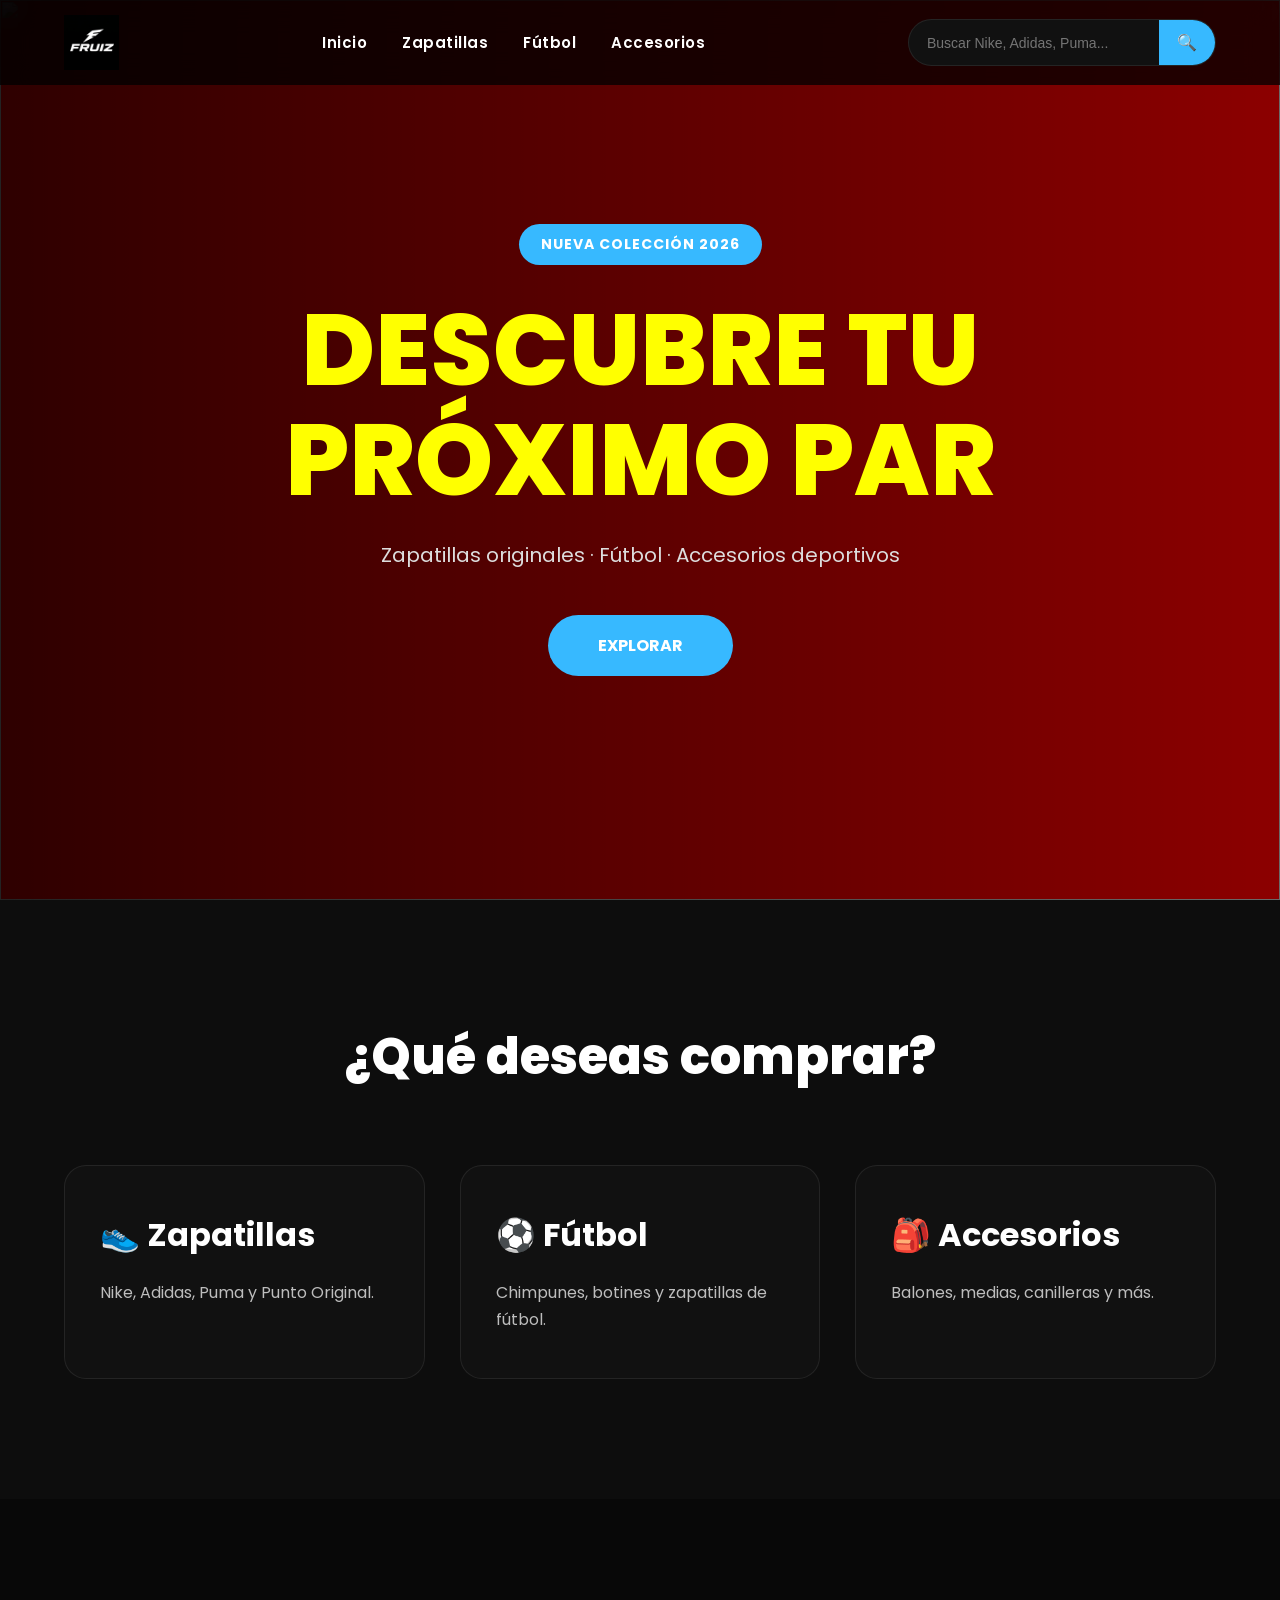
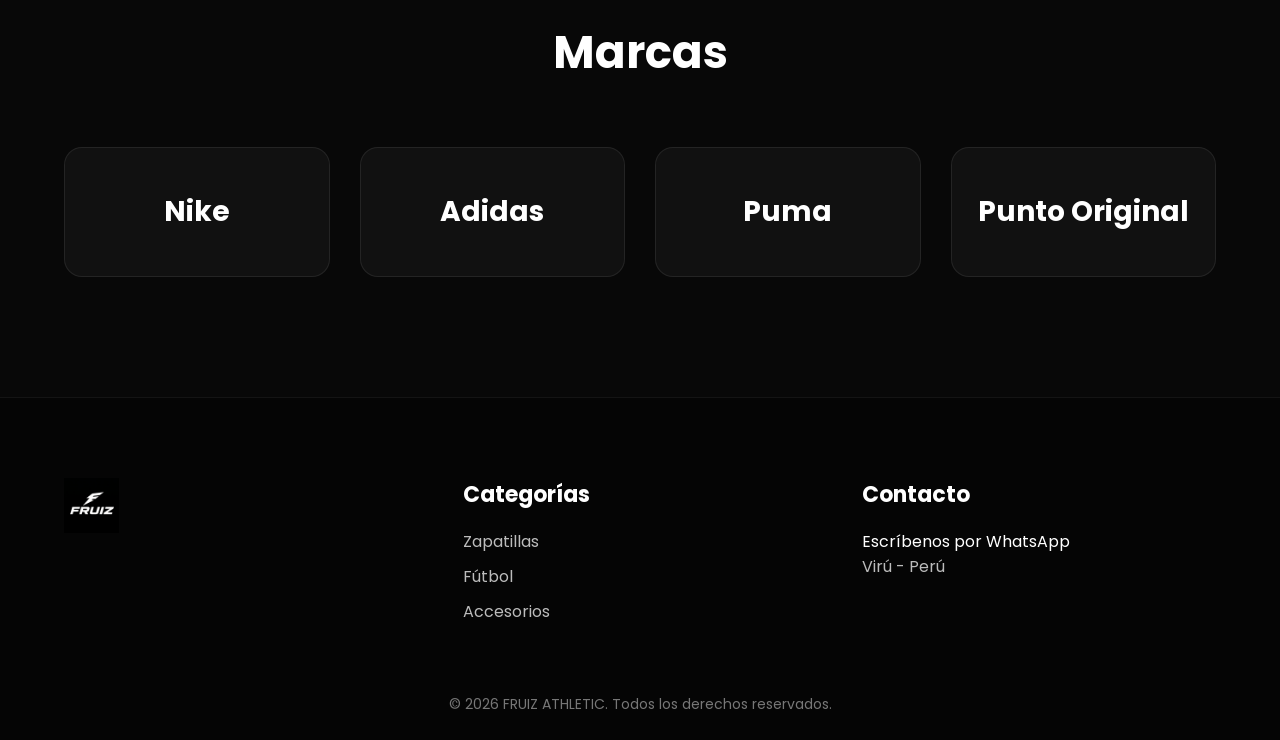
==== index.html @ d3b8b5f7 "Update index.html" ====
<!DOCTYPE html>
<html lang="es">
<head>
<meta charset="UTF-8">
<meta name="viewport" content="width=device-width, initial-scale=1.0">
<title>FRUIZ ATHLETIC</title>
<link rel="preconnect" href="https://fonts.googleapis.com">
<link rel="preconnect" href="https://fonts.gstatic.com" crossorigin>
<link href="https://fonts.googleapis.com/css2?family=Poppins:wght@300;400;600;700;800&display=swap" rel="stylesheet">
<link rel="stylesheet" href="style.css">
</head>
<body>

<header class="header">
  <div class="container">
    <a class="logo" href="#">
      <img src="images/logo.png" alt="FRUIZ ATHLETIC">
    </a>

    <nav class="nav">
      <a href="#">Inicio</a>
      <a href="pages/zapatillas.html">Zapatillas</a>
      <a href="pages/futbol.html">Fútbol</a>
      <a href="pages/accesorios.html">Accesorios</a>
    </nav>

    <div class="search">
      <input type="text" placeholder="Buscar Nike, Adidas, Puma...">
      <button>🔍</button>
    </div>
  </div>
</header>

<section class="hero">
  <div class="overlay"></div>

  <div class="hero-content">
      <span class="tag">NUEVA COLECCIÓN 2026</span>
      <h1>DESCUBRE TU<br>PRÓXIMO PAR</h1>
      <p>Zapatillas originales · Fútbol · Accesorios deportivos</p>

      <a href="#categorias" class="btn">EXPLORAR</a>
  </div>

  <div class="slider">
      <img class="active" src="images/hero1.jpg" alt="">
      <img src="images/hero2.jpg" alt="">
      <img src="images/hero3.jpg" alt="">
  </div>
</section>

<section id="categorias" class="categorias">
<div class="container">

<h2>¿Qué deseas comprar?</h2>

<div class="cards">

<a href="pages/zapatillas.html" class="card">
<h3>👟 Zapatillas</h3>
<p>Nike, Adidas, Puma y Punto Original.</p>
</a>

<a href="pages/futbol.html" class="card">
<h3>⚽ Fútbol</h3>
<p>Chimpunes, botines y zapatillas de fútbol.</p>
</a>

<a href="pages/accesorios.html" class="card">
<h3>🎒 Accesorios</h3>
<p>Balones, medias, canilleras y más.</p>
</a>

</div>

</div>
</section>

<section class="brands">
<div class="container">

<h2>Marcas</h2>

<div class="brand-grid">
<div>Nike</div>
<div>Adidas</div>
<div>Puma</div>
<div>Punto Original</div>
</div>

</div>
</section>

<footer>
<div class="container footer">

<div>
<img src="images/logo.png" alt="FRUIZ ATHLETIC" style="height:55px">
</div>

<div>
<h4>Categorías</h4>
<p>Zapatillas</p>
<p>Fútbol</p>
<p>Accesorios</p>
</div>

<div>
<h4>Contacto</h4>
<a href="https://wa.me/51987654321" target="_blank">

Escríbenos por WhatsApp

</a>
<p>Virú - Perú</p>
</div>

</div>

<p class="copy">© 2026 FRUIZ ATHLETIC. Todos los derechos reservados.</p>

</footer>

<script src="script.js"></script>

</body>
</html>
---- style.css ----
/*======================================
FRUIZ ATHLETIC
STYLE.CSS
PARTE 1
======================================*/

@import url('https://fonts.googleapis.com/css2?family=Poppins:wght@300;400;500;600;700;800&display=swap');

*{
margin:0;
padding:0;
box-sizing:border-box;
}

html{
scroll-behavior:smooth;
}

body{

font-family:'Poppins',sans-serif;

background:#080808;

color:white;

overflow-x:hidden;

}

img{

max-width:100%;

display:block;

}

a{

text-decoration:none;

color:white;

}

.container{

width:90%;

max-width:1400px;

margin:auto;

}

/*=========================
HEADER
=========================*/

.header{

position:fixed;

top:0;

left:0;

width:100%;

height:85px;

background:rgba(0,0,0,.75);

backdrop-filter:blur(15px);

z-index:999;

transition:.4s;

}

.header .container{

height:100%;

display:flex;

align-items:center;

justify-content:space-between;

}

.logo img{

height:55px;

transition:.3s;

}

.logo img:hover{

transform:scale(1.05);

}

/*=========================
MENU
=========================*/

.nav{

display:flex;

gap:35px;

}

.nav a{

font-size:15px;

font-weight:600;

letter-spacing:.5px;

position:relative;

transition:.3s;

}

.nav a::after{

content:"";

position:absolute;

left:0;

bottom:-8px;

width:0;

height:2px;

background:#37b9ff;

transition:.3s;

}

.nav a:hover{

color:#37b9ff;

}

.nav a:hover::after{

width:100%;

}

/*=========================
BUSCADOR
=========================*/

.search{

display:flex;

align-items:center;

background:#111;

border-radius:50px;

overflow:hidden;

border:1px solid rgba(255,255,255,.08);

}

.search input{

background:transparent;

border:none;

outline:none;

color:white;

padding:13px 18px;

width:250px;

font-size:14px;

}

.search button{

background:#37b9ff;

border:none;

padding:13px 18px;

cursor:pointer;

font-size:16px;

transition:.3s;

}

.search button:hover{

background:#1698df;

}

/*=========================
HERO
=========================*/

.hero{

position:relative;

height:100vh;

display:flex;

justify-content:center;

align-items:center;

overflow:hidden;

}

.slider{

position:absolute;

width:100%;

height:100%;

top:0;

left:0;

}

.slider img{

position:absolute;

width:100%;

height:100%;

object-fit:cover;

opacity:0;

transition:1s;

}

.slider img.active{

opacity:1;

}

.overlay{

position:absolute;

width:100%;

height:100%;

background:linear-gradient(to right,rgba(0,0,0,.82),rgba(0,0,0,.45));

z-index:2;

}

.hero-content{

position:relative;

z-index:3;

text-align:center;

max-width:900px;

}

.tag{

display:inline-block;

background:#37b9ff;

padding:10px 22px;

border-radius:30px;

font-size:14px;

font-weight:700;

letter-spacing:1px;

margin-bottom:30px;

}

.hero-content h1{

font-size:74px;

font-weight:800;

line-height:1.1;

margin-bottom:25px;

text-transform:uppercase;

}

.hero-content p{

font-size:20px;

color:#ddd;

margin-bottom:45px;

}

.btn{

display:inline-block;

padding:18px 50px;

background:#37b9ff;

border-radius:50px;

font-weight:700;

transition:.35s;

}

.btn:hover{

transform:translateY(-6px);

background:#1498e6;

box-shadow:0 15px 35px rgba(55,185,255,.35);

}

/*======================================
CATEGORÍAS
======================================*/

.categorias{

padding:120px 0;

background:#0d0d0d;

}

.categorias h2{

text-align:center;

font-size:50px;

margin-bottom:70px;

font-weight:800;

}

.cards{

display:grid;

grid-template-columns:repeat(auto-fit,minmax(320px,1fr));

gap:35px;

}

.card{

background:#111;

border:1px solid rgba(255,255,255,.08);

padding:45px 35px;

border-radius:22px;

transition:.4s;

position:relative;

overflow:hidden;

}

.card::before{

content:"";

position:absolute;

top:0;

left:0;

width:100%;

height:4px;

background:#37b9ff;

transform:scaleX(0);

transition:.4s;

}

.card:hover::before{

transform:scaleX(1);

}

.card:hover{

transform:translateY(-15px);

background:#171717;

box-shadow:0 25px 45px rgba(0,0,0,.35);

}

.card h3{

font-size:32px;

margin-bottom:20px;

}

.card p{

color:#bdbdbd;

font-size:16px;

line-height:1.7;

}

/*======================================
MARCAS
======================================*/

.brands{

padding:120px 0;

background:#080808;

}

.brands h2{

text-align:center;

font-size:45px;

margin-bottom:60px;

}

.brand-grid{

display:grid;

grid-template-columns:repeat(auto-fit,minmax(220px,1fr));

gap:30px;

}

.brand-grid div{

background:#111;

height:130px;

display:flex;

justify-content:center;

align-items:center;

border-radius:18px;

font-size:28px;

font-weight:700;

transition:.35s;

border:1px solid rgba(255,255,255,.08);

}

.brand-grid div:hover{

background:#37b9ff;

transform:translateY(-10px);

}

/*======================================
FOOTER
======================================*/

footer{

background:#050505;

padding:80px 0 25px;

border-top:1px solid rgba(255,255,255,.06);

}

.footer{

display:grid;

grid-template-columns:repeat(auto-fit,minmax(250px,1fr));

gap:45px;

}

.footer h4{

margin-bottom:18px;

font-size:22px;

}

.footer p{

margin-bottom:10px;

color:#bcbcbc;

}

.copy{

text-align:center;

margin-top:60px;

font-size:14px;

color:#777;

}

/*======================================
SCROLLBAR
======================================*/

::-webkit-scrollbar{

width:10px;

}

::-webkit-scrollbar-track{

background:#080808;

}

::-webkit-scrollbar-thumb{

background:#37b9ff;

border-radius:20px;

}

/*======================================
RESPONSIVE
======================================*/

@media(max-width:1100px){

.search{

display:none;

}

.hero-content h1{

font-size:58px;

}

}

@media(max-width:768px){

.header{

height:75px;

}

.logo img{

height:45px;

}

.nav{

display:none;

}

.hero-content{

padding:0 20px;

}

.hero-content h1{

font-size:42px;

}

.hero-content p{

font-size:17px;

}

.tag{

font-size:12px;

}

.btn{

padding:16px 35px;

}

.categorias h2{

font-size:36px;

}

.brands h2{

font-size:34px;

}

}

@media(max-width:500px){

.hero-content h1{

font-size:34px;

}

.cards{

grid-template-columns:1fr;

}

.brand-grid{

grid-template-columns:1fr;

}

}
body{
    background:red !important;
}

h1{
    color:yellow !important;
    font-size:100px !important;
}
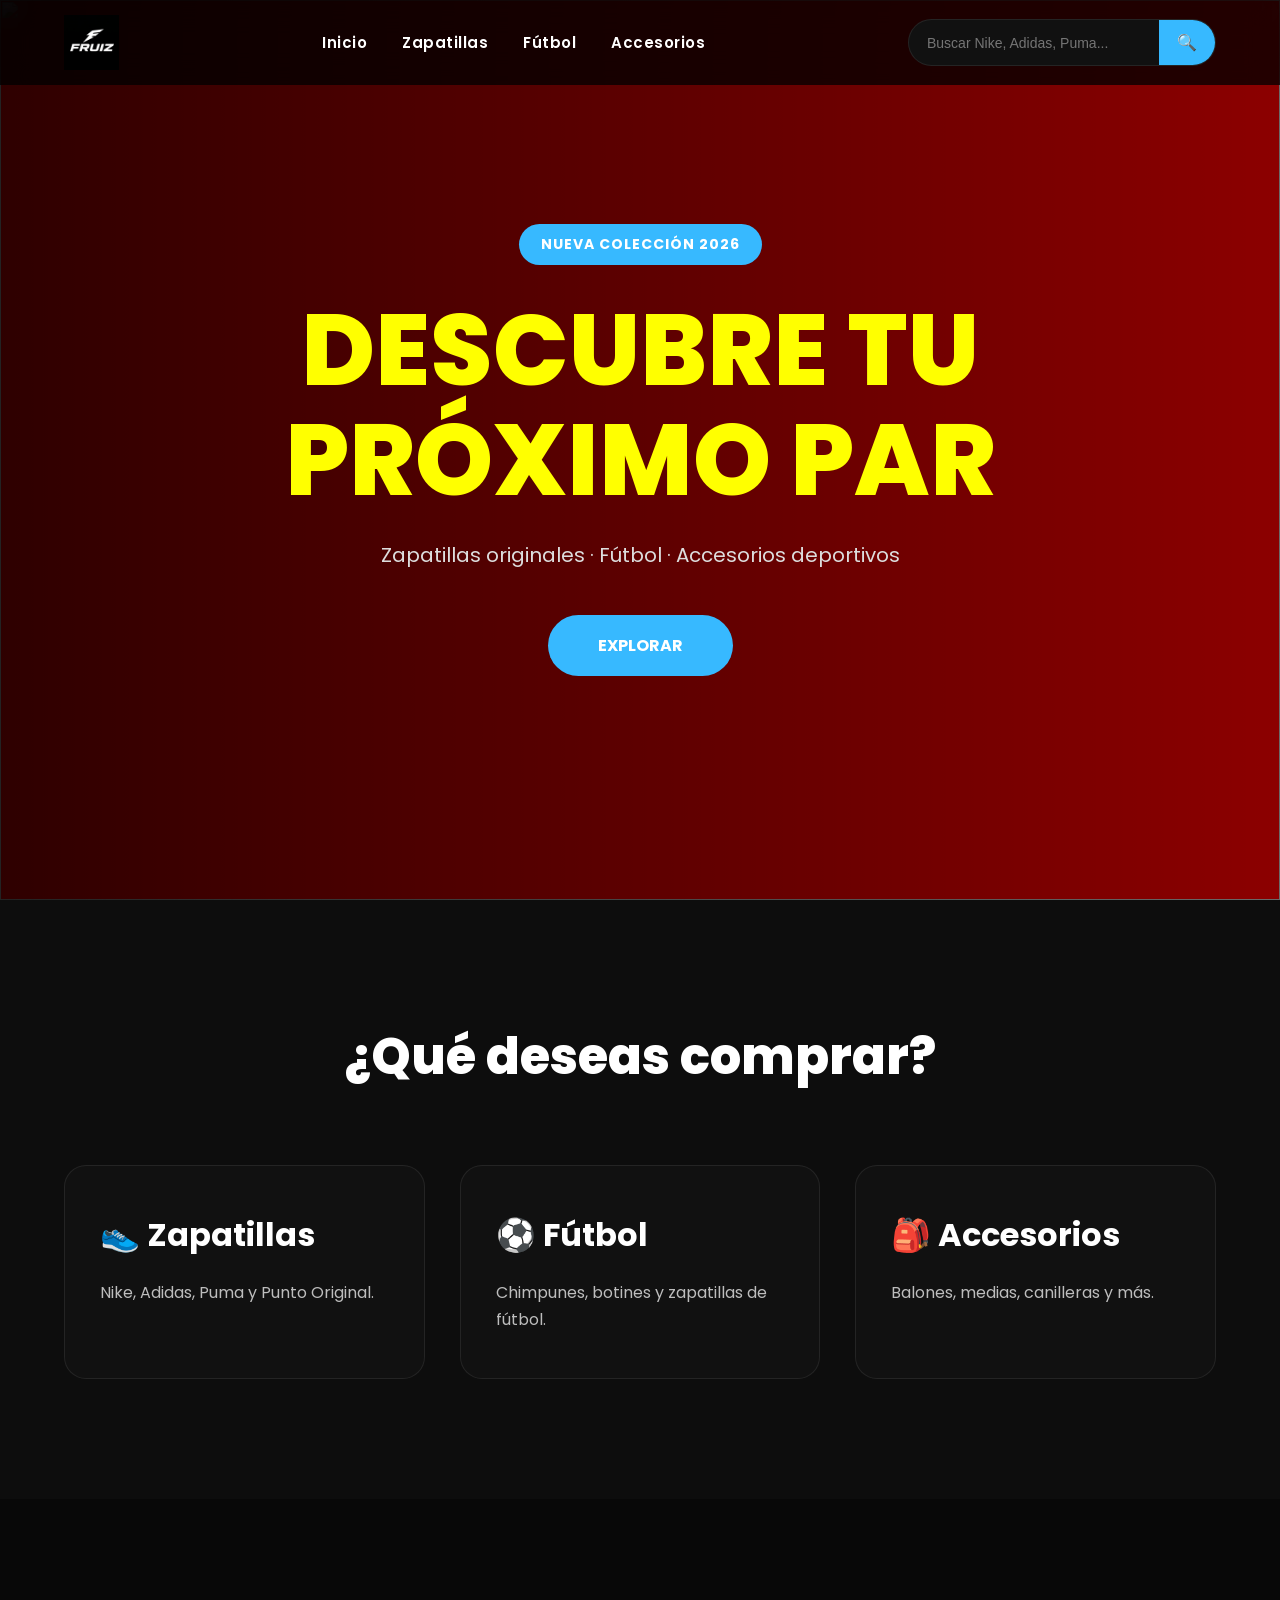
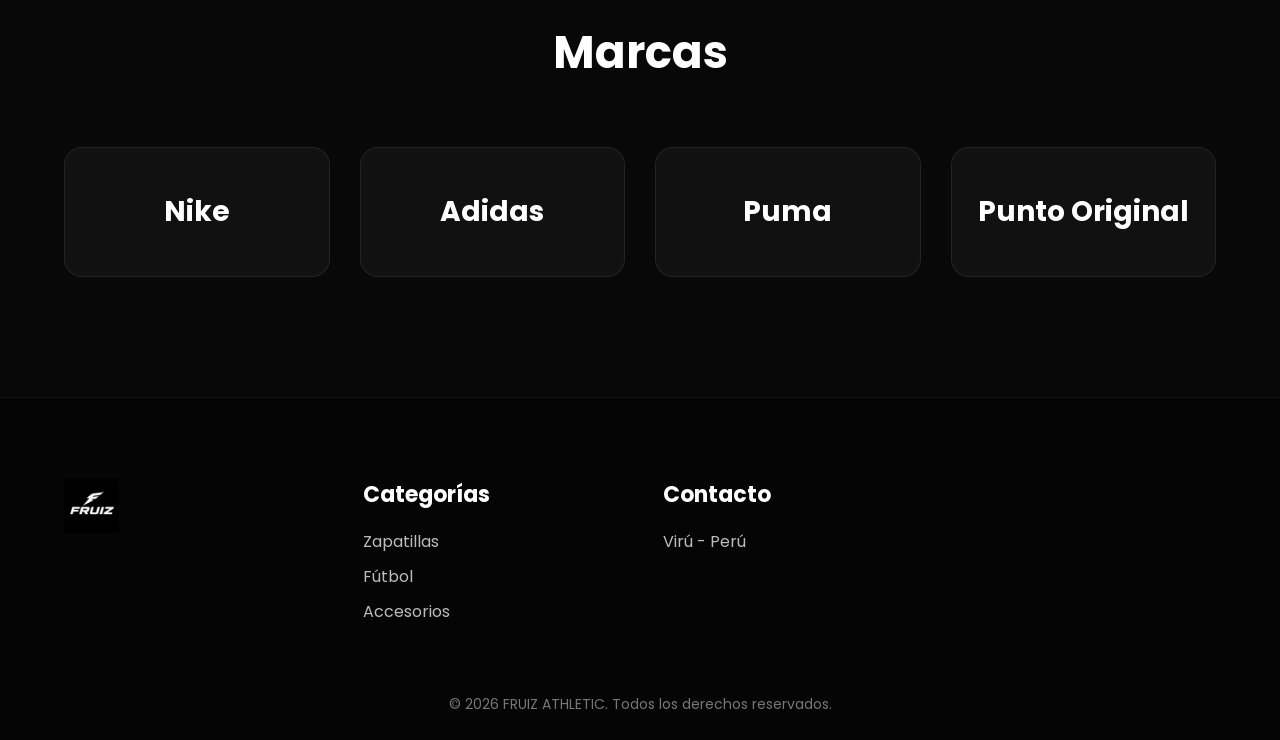
==== commit c7c36b10: "Update index.html" ====
--- a/index.html
+++ b/index.html
@@ -107,11 +107,10 @@
 
 <div>
 <h4>Contacto</h4>
-<a href="https://wa.me/51987654321" target="_blank">
+<a href="https://wa.me/51934105748" target="_blank">
 
-Escríbenos por WhatsApp
+</Escríbenos por WhatsApp >
 
-</a>
 <p>Virú - Perú</p>
 </div>
 
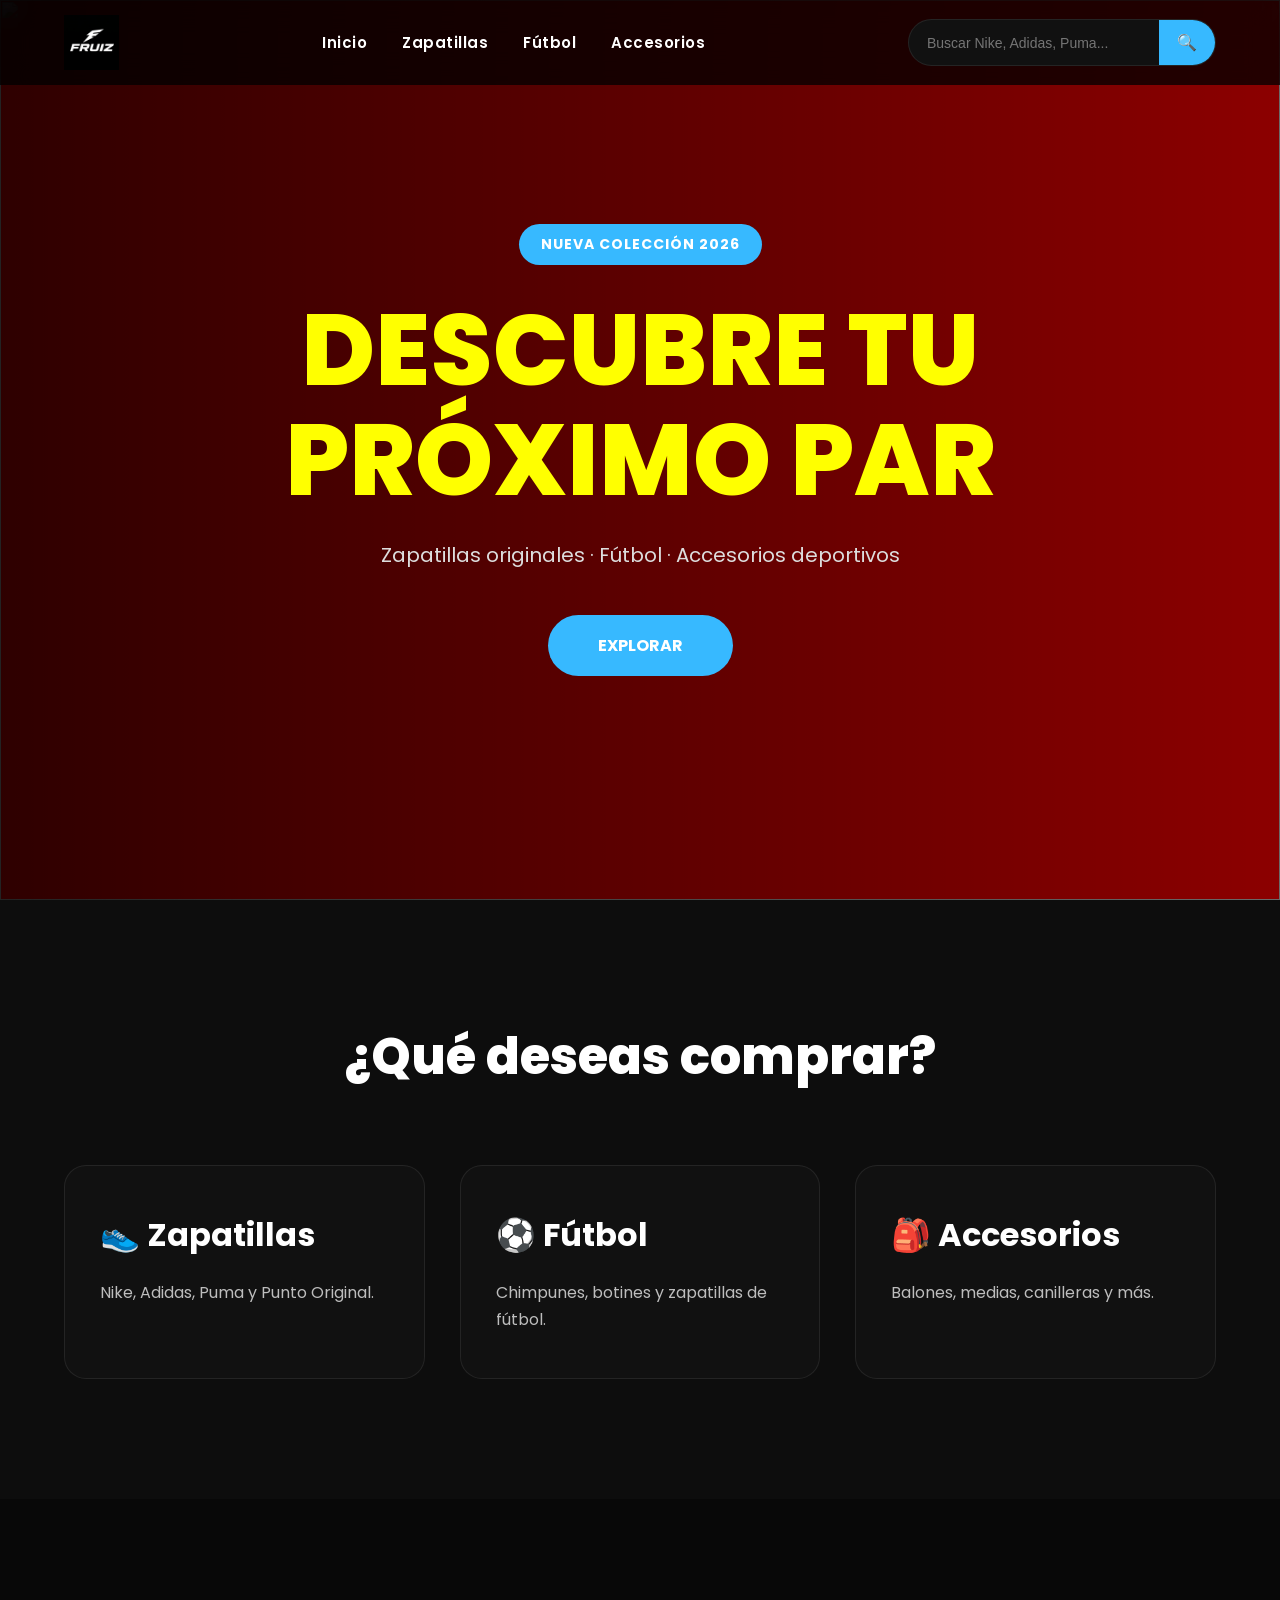
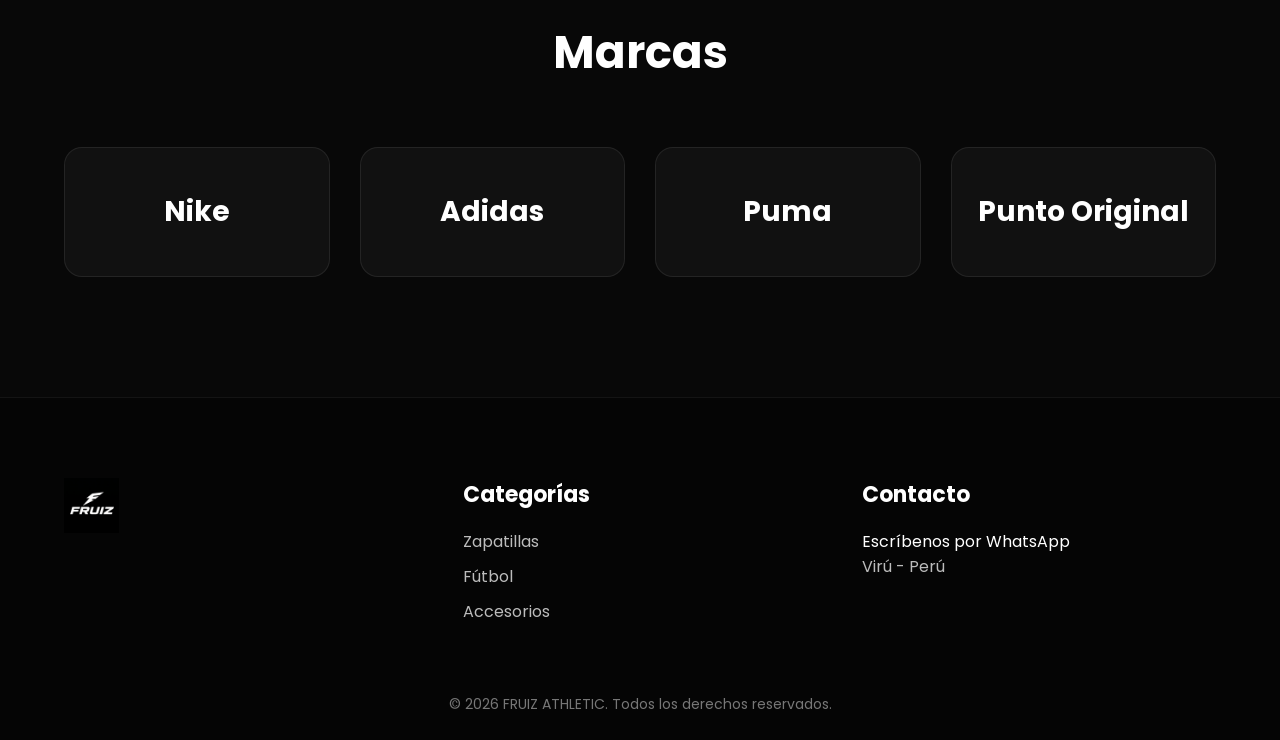
==== commit 8ea074ed: "Update index.html" ====
--- a/index.html
+++ b/index.html
@@ -109,7 +109,8 @@
 <h4>Contacto</h4>
 <a href="https://wa.me/51934105748" target="_blank">
 
-</Escríbenos por WhatsApp >
+Escríbenos por WhatsApp 
+</a >
 
 <p>Virú - Perú</p>
 </div>
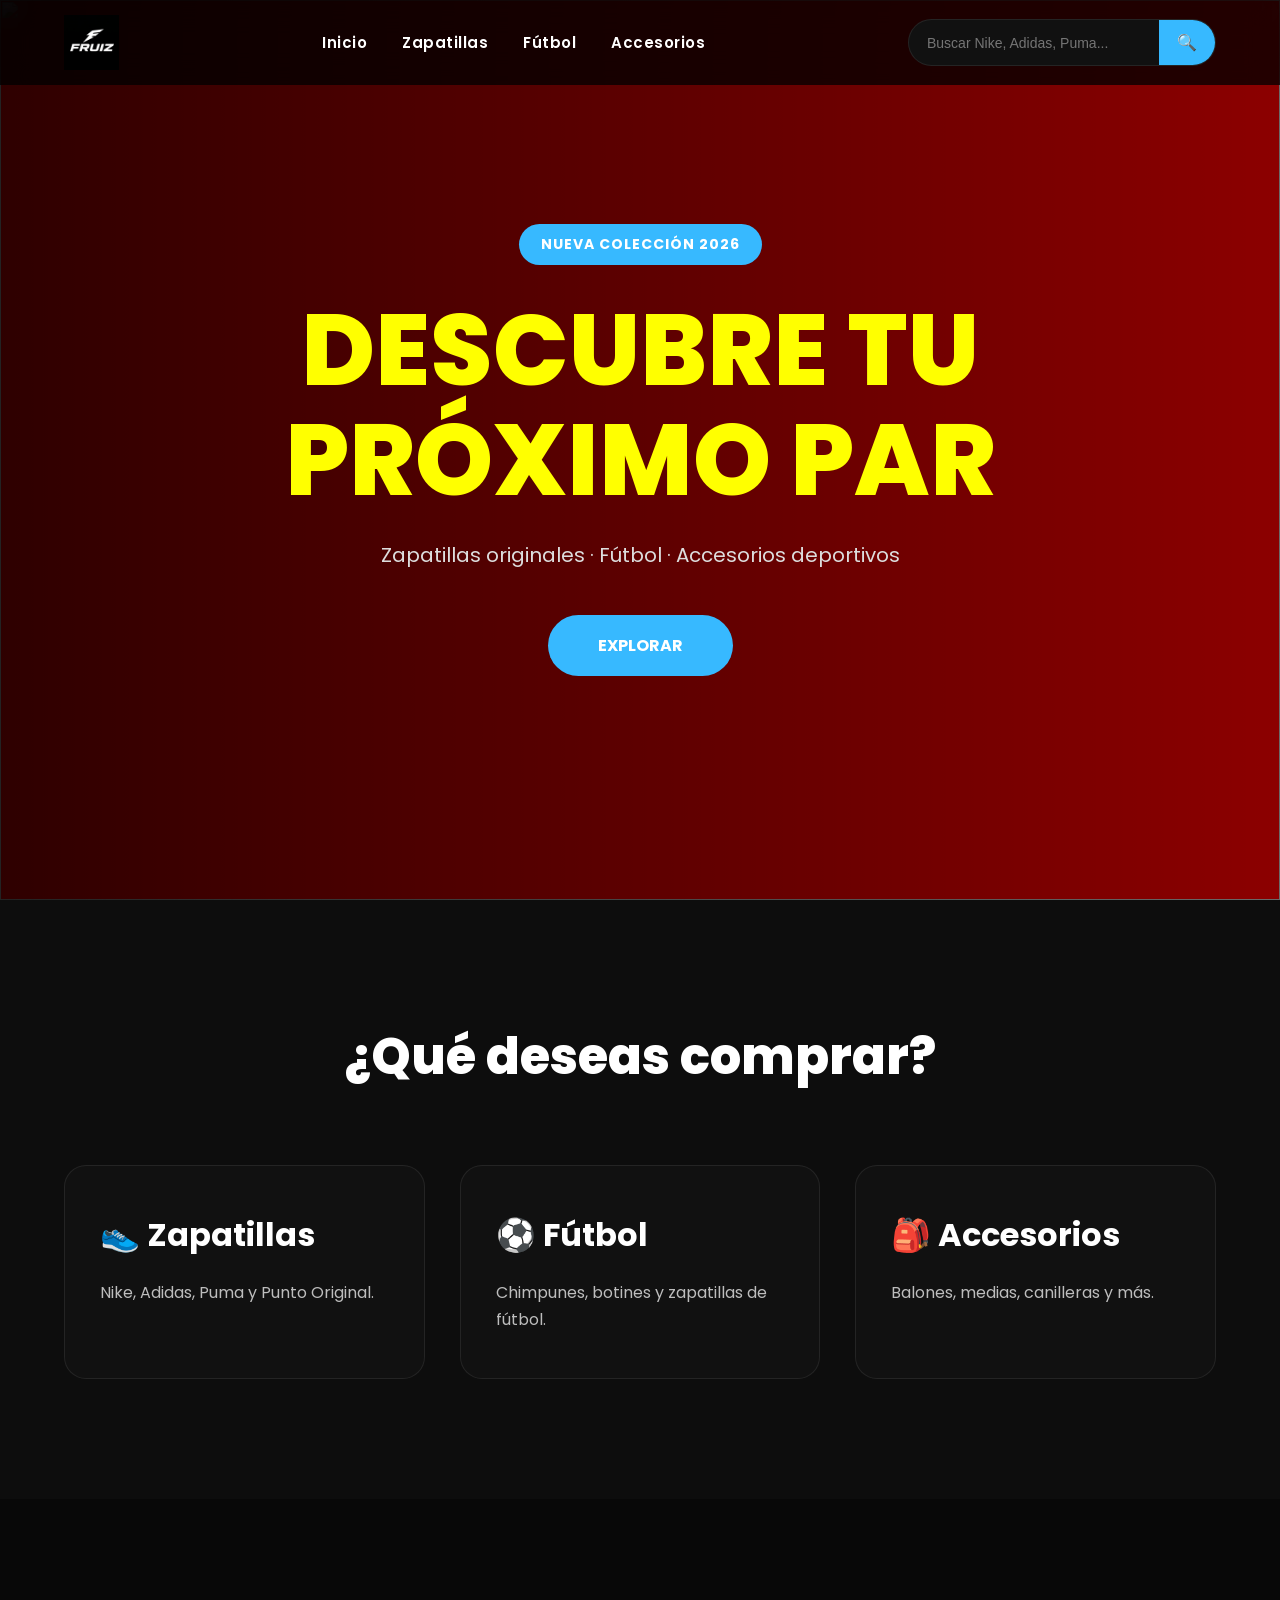
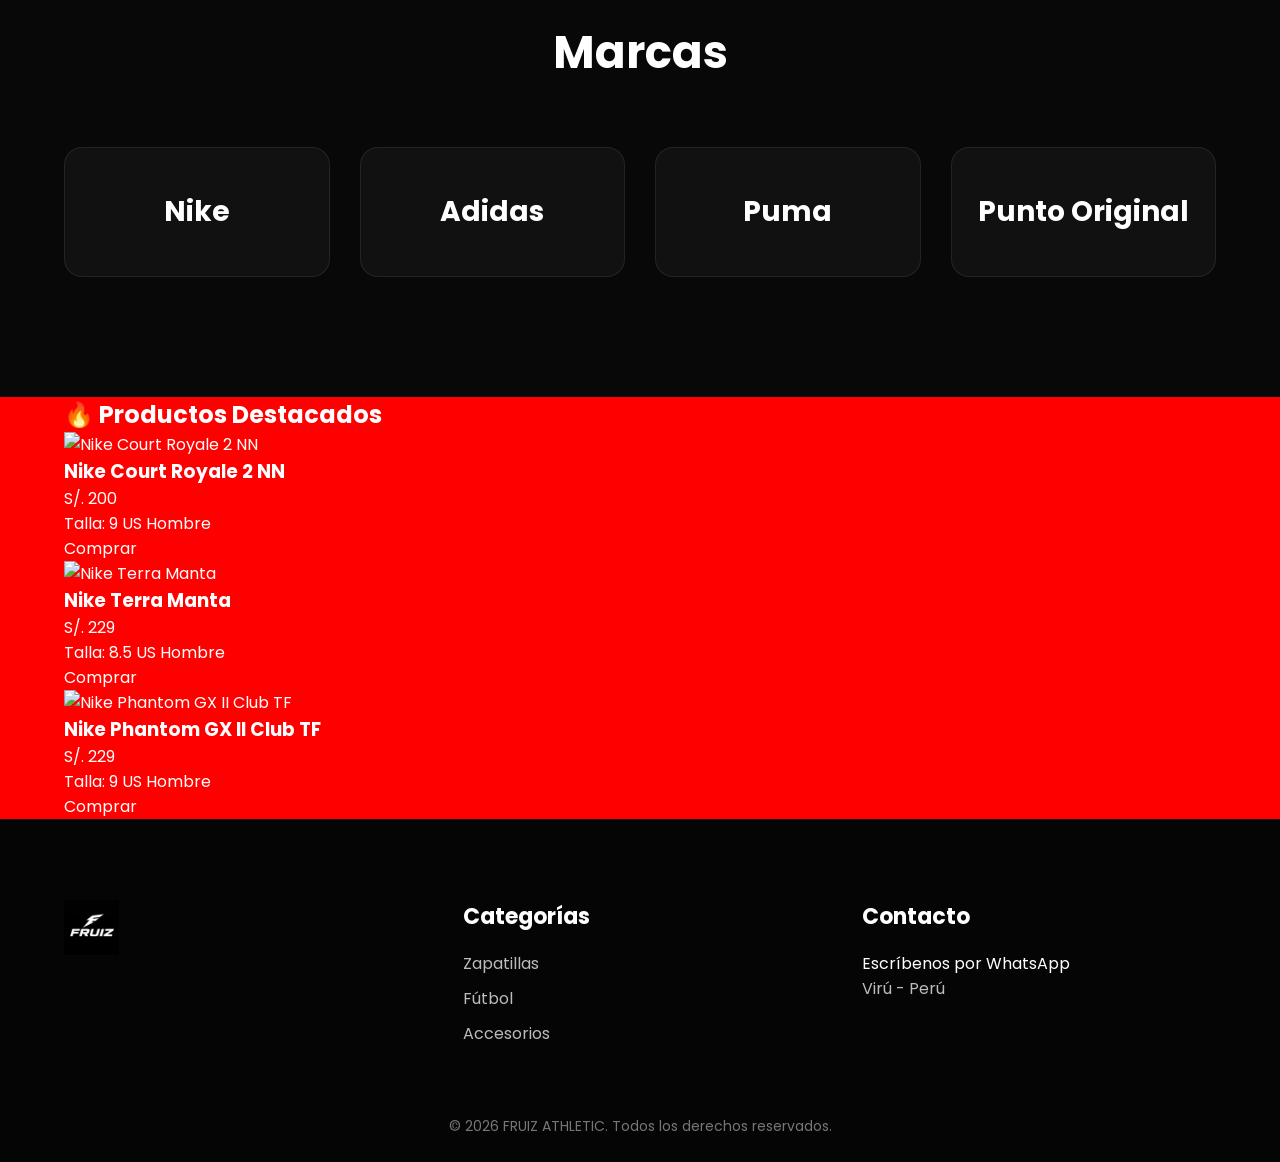
==== commit 3e08bbac: "Update index.html" ====
--- a/index.html
+++ b/index.html
@@ -90,7 +90,71 @@
 
 </div>
 </section>
+<section class="featured">
+    <div class="container">
 
+        <h2>🔥 Productos Destacados</h2>
+
+        <div class="products">
+
+            <div class="product-card">
+
+                <img src="images/court-royale.jpg" alt="Nike Court Royale 2 NN">
+
+                <h3>Nike Court Royale 2 NN</h3>
+
+                <p class="price">S/. 200</p>
+
+                <p>Talla: 9 US Hombre</p>
+
+                <a class="buy-btn"
+                target="_blank"
+                href="https://wa.me/934105748?text=Hola,%20quiero%20información%20sobre%20las%20Nike%20Court%20Royale%202%20NN">
+                Comprar
+                </a>
+
+            </div>
+
+            <div class="product-card">
+
+                <img src="images/terra-manta.jpg" alt="Nike Terra Manta">
+
+                <h3>Nike Terra Manta</h3>
+
+                <p class="price">S/. 229</p>
+
+                <p>Talla: 8.5 US Hombre</p>
+
+                <a class="buy-btn"
+                target="_blank"
+                href="https://wa.me/934105748?text=Hola,%20quiero%20información%20sobre%20las%20Nike%20Terra%20Manta">
+                Comprar
+                </a>
+
+            </div>
+
+            <div class="product-card">
+
+                <img src="images/phantom-gx2.jpg" alt="Nike Phantom GX II Club TF">
+
+                <h3>Nike Phantom GX II Club TF</h3>
+
+                <p class="price">S/. 229</p>
+
+                <p>Talla: 9 US Hombre</p>
+
+                <a class="buy-btn"
+                target="_blank"
+                href="https://wa.me/934105748?text=Hola,%20quiero%20información%20sobre%20las%20Nike%20Phantom%20GX%20II">
+                Comprar
+                </a>
+
+            </div>
+
+        </div>
+
+    </div>
+</section>
 <footer>
 <div class="container footer">
 
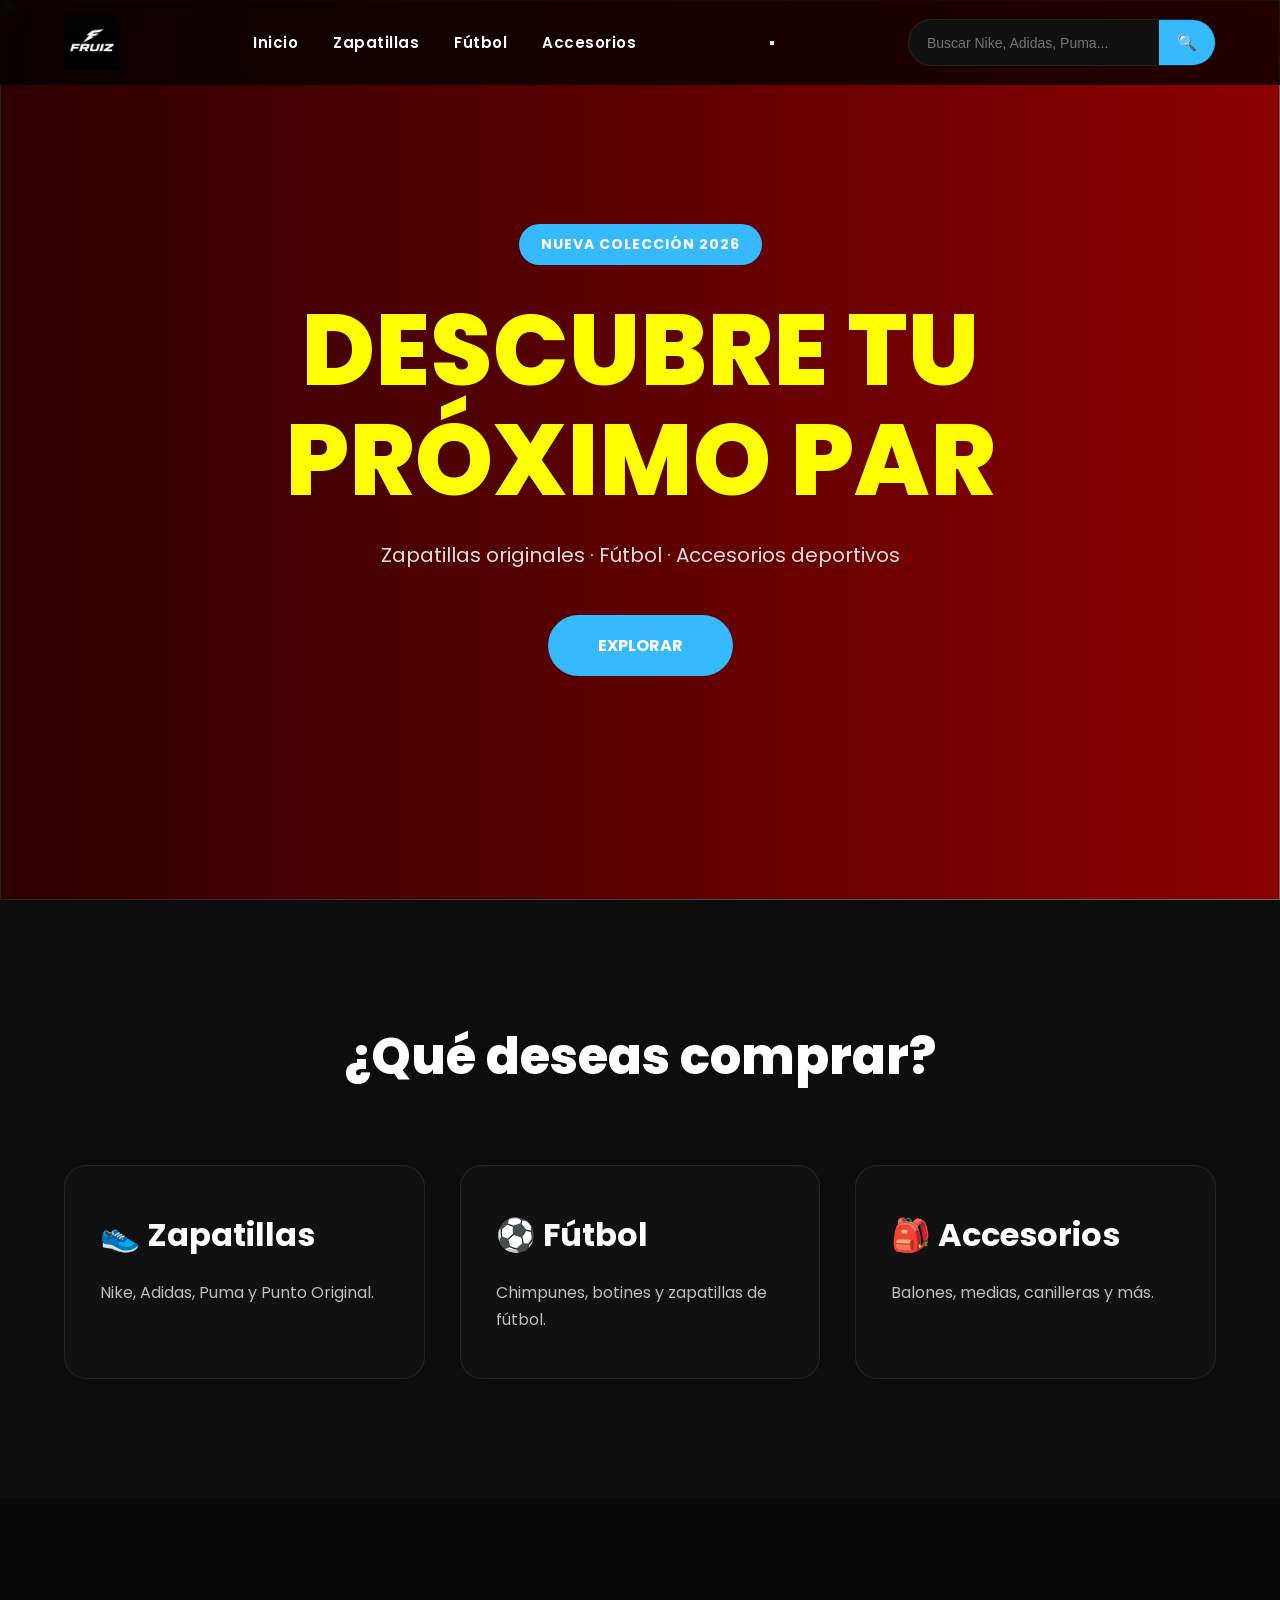
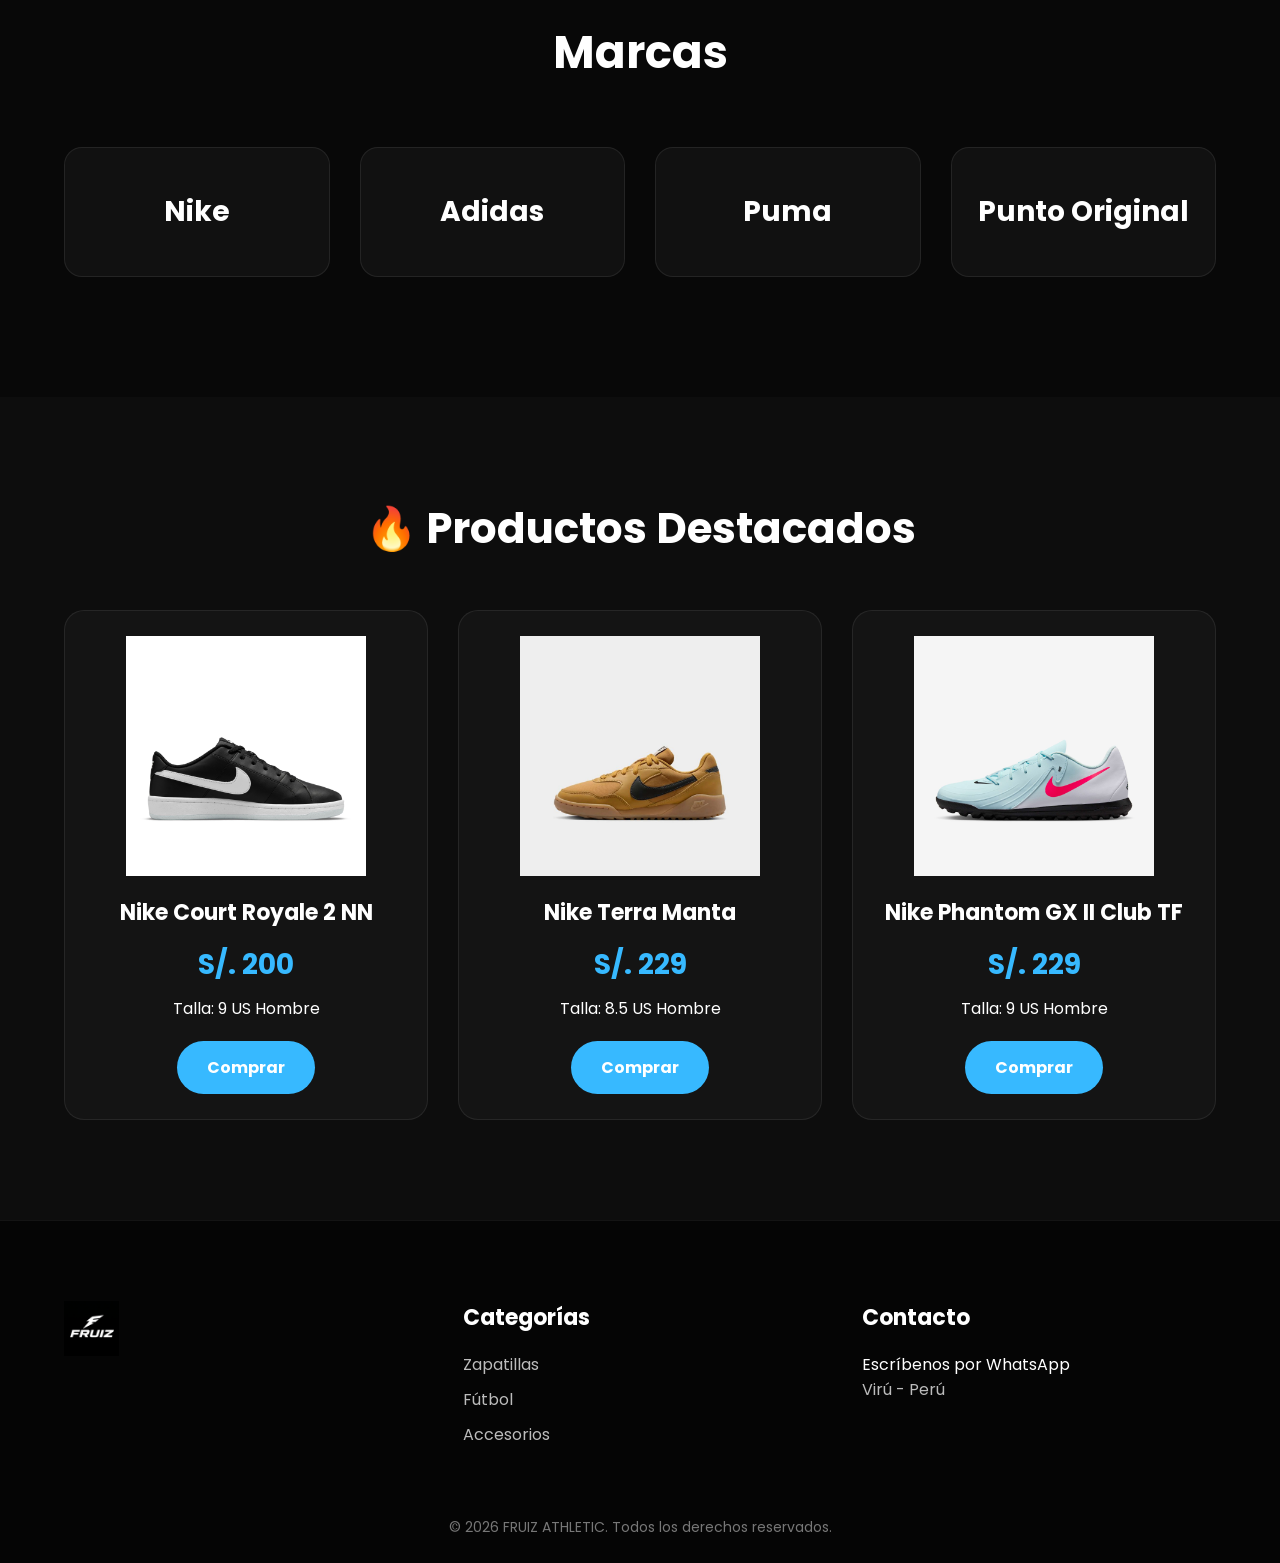
==== commit 8c13a376: "Update index.html" ====
--- a/index.html
+++ b/index.html
@@ -17,13 +17,22 @@
       <img src="images/logo.png" alt="FRUIZ ATHLETIC">
     </a>
 
-    <nav class="nav">
+<nav class="nav" id="menuPrincipal">
       <a href="#">Inicio</a>
       <a href="pages/zapatillas.html">Zapatillas</a>
       <a href="pages/futbol.html">Fútbol</a>
       <a href="pages/accesorios.html">Accesorios</a>
     </nav>
-
+<button
+    class="menu-toggle"
+    type="button"
+    aria-label="Abrir menú"
+    aria-expanded="false"
+>
+    <span></span>
+    <span></span>
+    <span></span>
+</button>
     <div class="search">
       <input type="text" placeholder="Buscar Nike, Adidas, Puma...">
       <button>🔍</button>
--- a/style.css
+++ b/style.css
@@ -737,3 +737,379 @@
     color:yellow !important;
     font-size:100px !important;
 }
+/*=============================
+PRODUCTOS DESTACADOS
+==============================*/
+.featured{
+
+padding:100px 0;
+
+background:#0d0d0d;
+
+}
+
+.featured h2{
+
+text-align:center;
+
+font-size:42px;
+
+margin-bottom:50px;
+
+}
+
+.products{
+
+display:grid;
+
+grid-template-columns:repeat(auto-fit,minmax(300px,1fr));
+
+gap:30px;
+
+}
+
+.product-card{
+
+background:#141414;
+
+border-radius:20px;
+
+padding:25px;
+
+text-align:center;
+
+transition:.35s;
+
+border:1px solid rgba(255,255,255,.08);
+
+}
+
+.product-card:hover{
+
+transform:translateY(-10px);
+
+box-shadow:0 20px 40px rgba(0,0,0,.4);
+
+}
+
+.product-card img{
+
+width:100%;
+
+height:240px;
+
+object-fit:contain;
+
+margin-bottom:20px;
+
+}
+
+.product-card h3{
+
+font-size:22px;
+
+margin-bottom:15px;
+
+}
+
+.price{
+
+font-size:28px;
+
+font-weight:700;
+
+color:#37b9ff;
+
+margin-bottom:10px;
+
+}
+
+.buy-btn{
+
+display:inline-block;
+
+margin-top:20px;
+
+padding:14px 30px;
+
+background:#37b9ff;
+
+border-radius:40px;
+
+font-weight:700;
+
+transition:.3s;
+
+}
+
+.buy-btn:hover{
+
+background:#1b9de7;
+
+transform:scale(1.05);
+
+}
+
+/* ======================================
+   PÁGINAS DE CATÁLOGO
+====================================== */
+
+.catalogo-hero {
+    min-height: 430px;
+    padding: 155px 0 80px;
+    display: flex;
+    align-items: center;
+    background:
+        radial-gradient(
+            circle at 80% 25%,
+            rgba(55, 185, 255, 0.25),
+            transparent 35%
+        ),
+        linear-gradient(135deg, #050505, #111827);
+}
+
+.catalogo-hero-contenido {
+    text-align: center;
+}
+
+.catalogo-etiqueta,
+.catalogo-subtitulo {
+    color: #37b9ff;
+    font-size: 13px;
+    font-weight: 700;
+    letter-spacing: 2px;
+}
+
+.catalogo-hero h1 {
+    margin: 10px 0 15px;
+    font-size: clamp(48px, 8vw, 84px);
+    line-height: 1;
+}
+
+.catalogo-hero p:last-child {
+    max-width: 700px;
+    margin: auto;
+    color: #c7c7c7;
+    font-size: 18px;
+}
+
+.catalogo {
+    padding: 90px 0 120px;
+    background: #0d0d0d;
+}
+
+.catalogo-encabezado {
+    margin-bottom: 32px;
+    display: flex;
+    align-items: end;
+    justify-content: space-between;
+    gap: 25px;
+}
+
+.catalogo-encabezado h2 {
+    margin-top: 5px;
+    font-size: 38px;
+}
+
+.contador-productos {
+    color: #aaa;
+}
+
+.filtros-marcas {
+    margin-bottom: 42px;
+    display: flex;
+    gap: 12px;
+    flex-wrap: wrap;
+}
+
+.filtro {
+    padding: 11px 20px;
+    border: 1px solid rgba(255, 255, 255, 0.12);
+    border-radius: 999px;
+    background: #161616;
+    color: #fff;
+    font: inherit;
+    cursor: pointer;
+    transition: 0.25s;
+}
+
+.filtro:hover,
+.filtro.activo {
+    border-color: #37b9ff;
+    background: #37b9ff;
+    color: #04131c;
+}
+
+.catalogo-productos {
+    grid-template-columns:
+        repeat(auto-fit, minmax(280px, 340px));
+    justify-content: start;
+}
+
+.producto-catalogo {
+    padding: 0;
+    overflow: hidden;
+    text-align: left;
+}
+
+.producto-imagen-contenedor {
+    position: relative;
+    min-height: 310px;
+    padding: 22px;
+    display: flex;
+    align-items: center;
+    justify-content: center;
+    background: #f2f2f2;
+}
+
+.producto-imagen-contenedor img {
+    width: 100%;
+    height: 265px;
+    margin: 0;
+    object-fit: contain;
+}
+
+.producto-distintivo {
+    position: absolute;
+    top: 18px;
+    left: 18px;
+    padding: 7px 11px;
+    border-radius: 999px;
+    background: #071f2c;
+    color: #6ed0ff;
+    font-size: 11px;
+    font-weight: 800;
+    letter-spacing: 1px;
+}
+
+.producto-contenido {
+    padding: 25px;
+}
+
+.producto-marca {
+    margin-bottom: 7px;
+    color: #37b9ff !important;
+    font-size: 12px;
+    font-weight: 800;
+    letter-spacing: 1.5px;
+}
+
+.producto-tipo,
+.producto-talla {
+    color: #aaa !important;
+}
+
+.producto-contenido .price {
+    margin: 17px 0 8px;
+}
+
+.producto-contenido .buy-btn {
+    width: 100%;
+    text-align: center;
+}
+
+.sin-resultados {
+    display: none;
+    padding: 60px 20px;
+    text-align: center;
+}
+
+.sin-resultados h3 {
+    margin-bottom: 8px;
+    font-size: 27px;
+}
+
+.sin-resultados p {
+    color: #aaa;
+}
+
+.whatsapp-flotante {
+    position: fixed;
+    right: 24px;
+    bottom: 24px;
+    z-index: 1000;
+    width: 58px;
+    height: 58px;
+    display: grid;
+    place-items: center;
+    border-radius: 50%;
+    background: #25d366;
+    font-size: 27px;
+    box-shadow: 0 12px 30px rgba(0, 0, 0, 0.35);
+    transition: 0.25s;
+}
+
+.whatsapp-flotante:hover {
+    transform: translateY(-5px) scale(1.05);
+}
+
+.footer-logo {
+    height: 55px;
+    margin-bottom: 16px;
+}
+
+.footer a:hover {
+    color: #37b9ff;
+}
+
+.producto-catalogo[hidden] {
+    display: none;
+}
+
+@media (max-width: 700px) {
+    .catalogo-hero {
+        min-height: 360px;
+        padding-top: 125px;
+    }
+
+    .catalogo-encabezado {
+        align-items: flex-start;
+        flex-direction: column;
+    }
+
+    .catalogo-encabezado h2 {
+        font-size: 31px;
+    }
+
+    .catalogo-productos {
+        grid-template-columns: 1fr;
+    }
+
+    .producto-imagen-contenedor {
+        min-height: 270px;
+    }
+}
+/*======================================
+ETIQUETA DISPONIBLE SOBRE LA FOTO
+======================================*/
+
+.producto-imagen-contenedor{
+    position:relative;
+    overflow:hidden;
+}
+
+.producto-imagen-contenedor img{
+    position:relative;
+    z-index:1;
+}
+
+.producto-distintivo{
+    position:absolute;
+    top:18px;
+    left:18px;
+    z-index:10;
+
+    display:block;
+    padding:8px 14px;
+
+    background:#071f2c;
+    color:#37b9ff;
+
+    border:1px solid rgba(55,185,255,.25);
+    border-radius:30px;
+
+    font-size:11px;
+    font-weight:800;
+    letter-spacing:1px;
+    white-space:nowrap;
+}
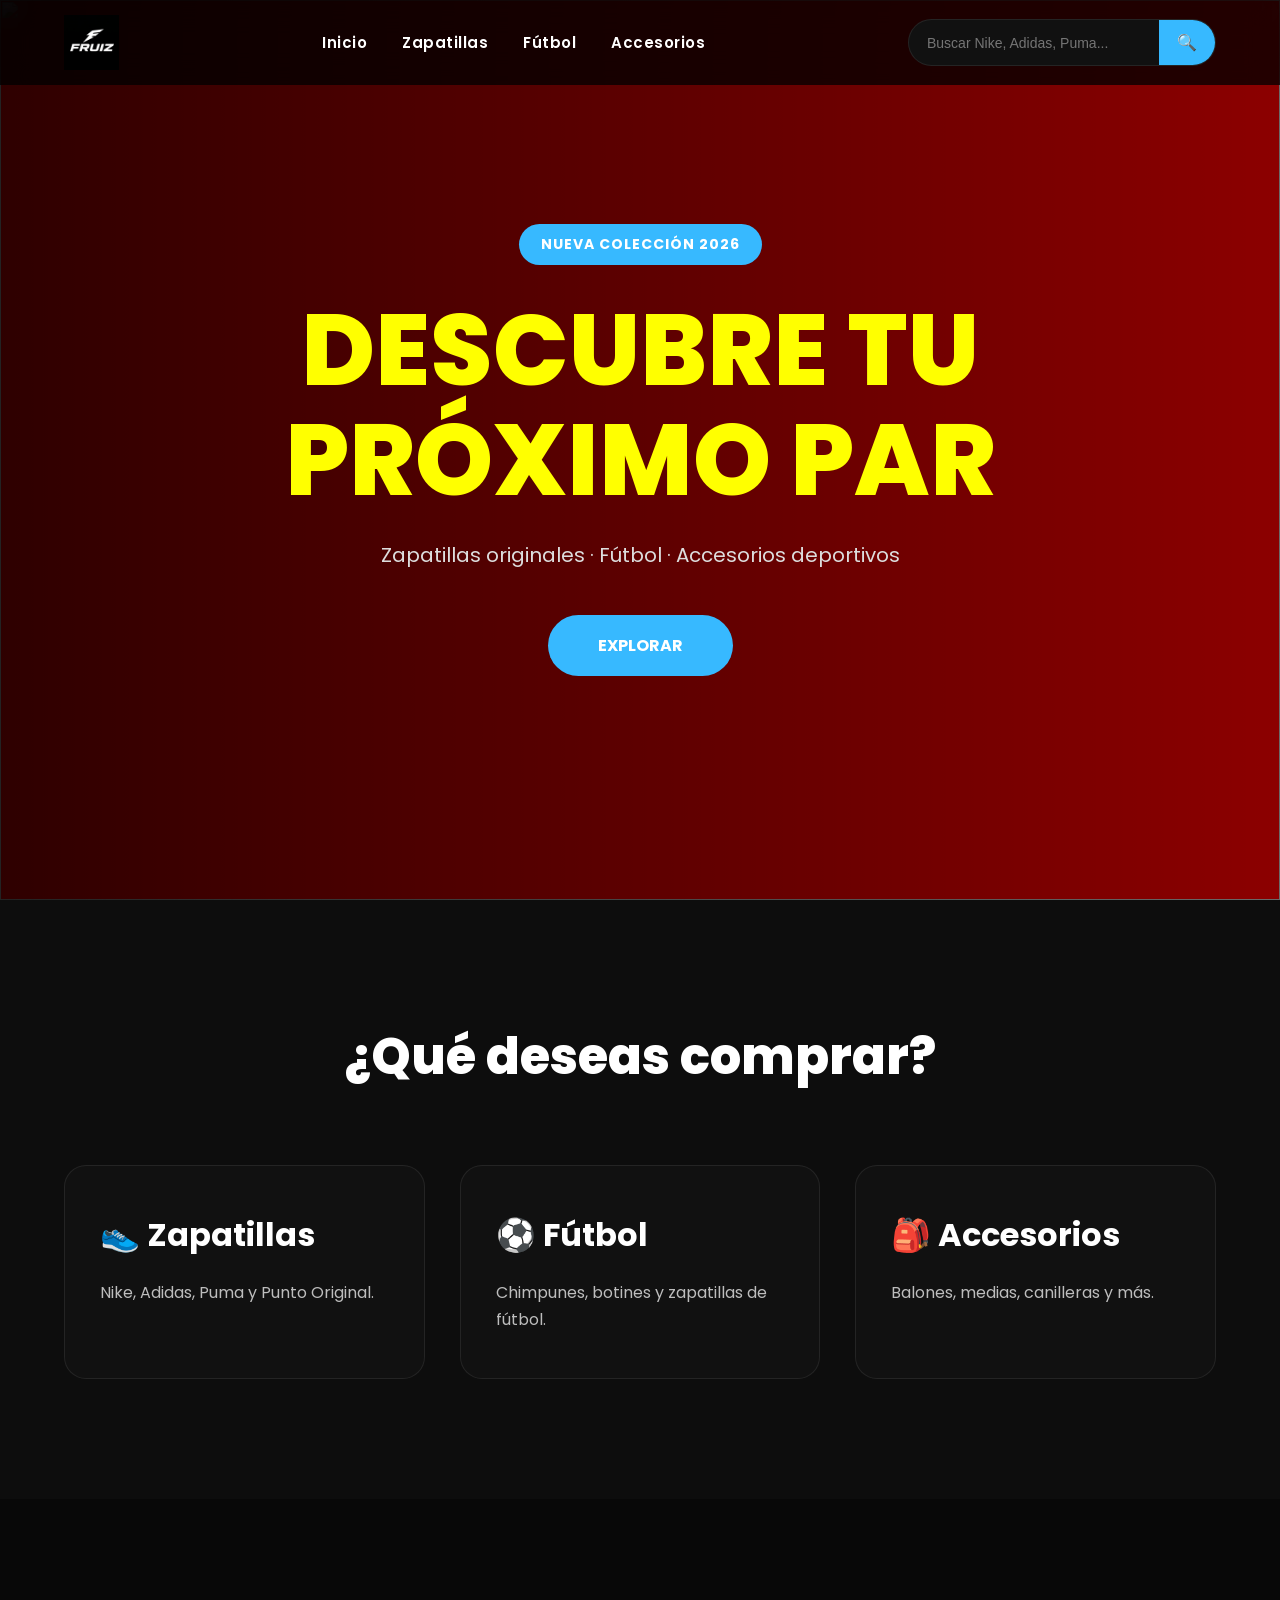
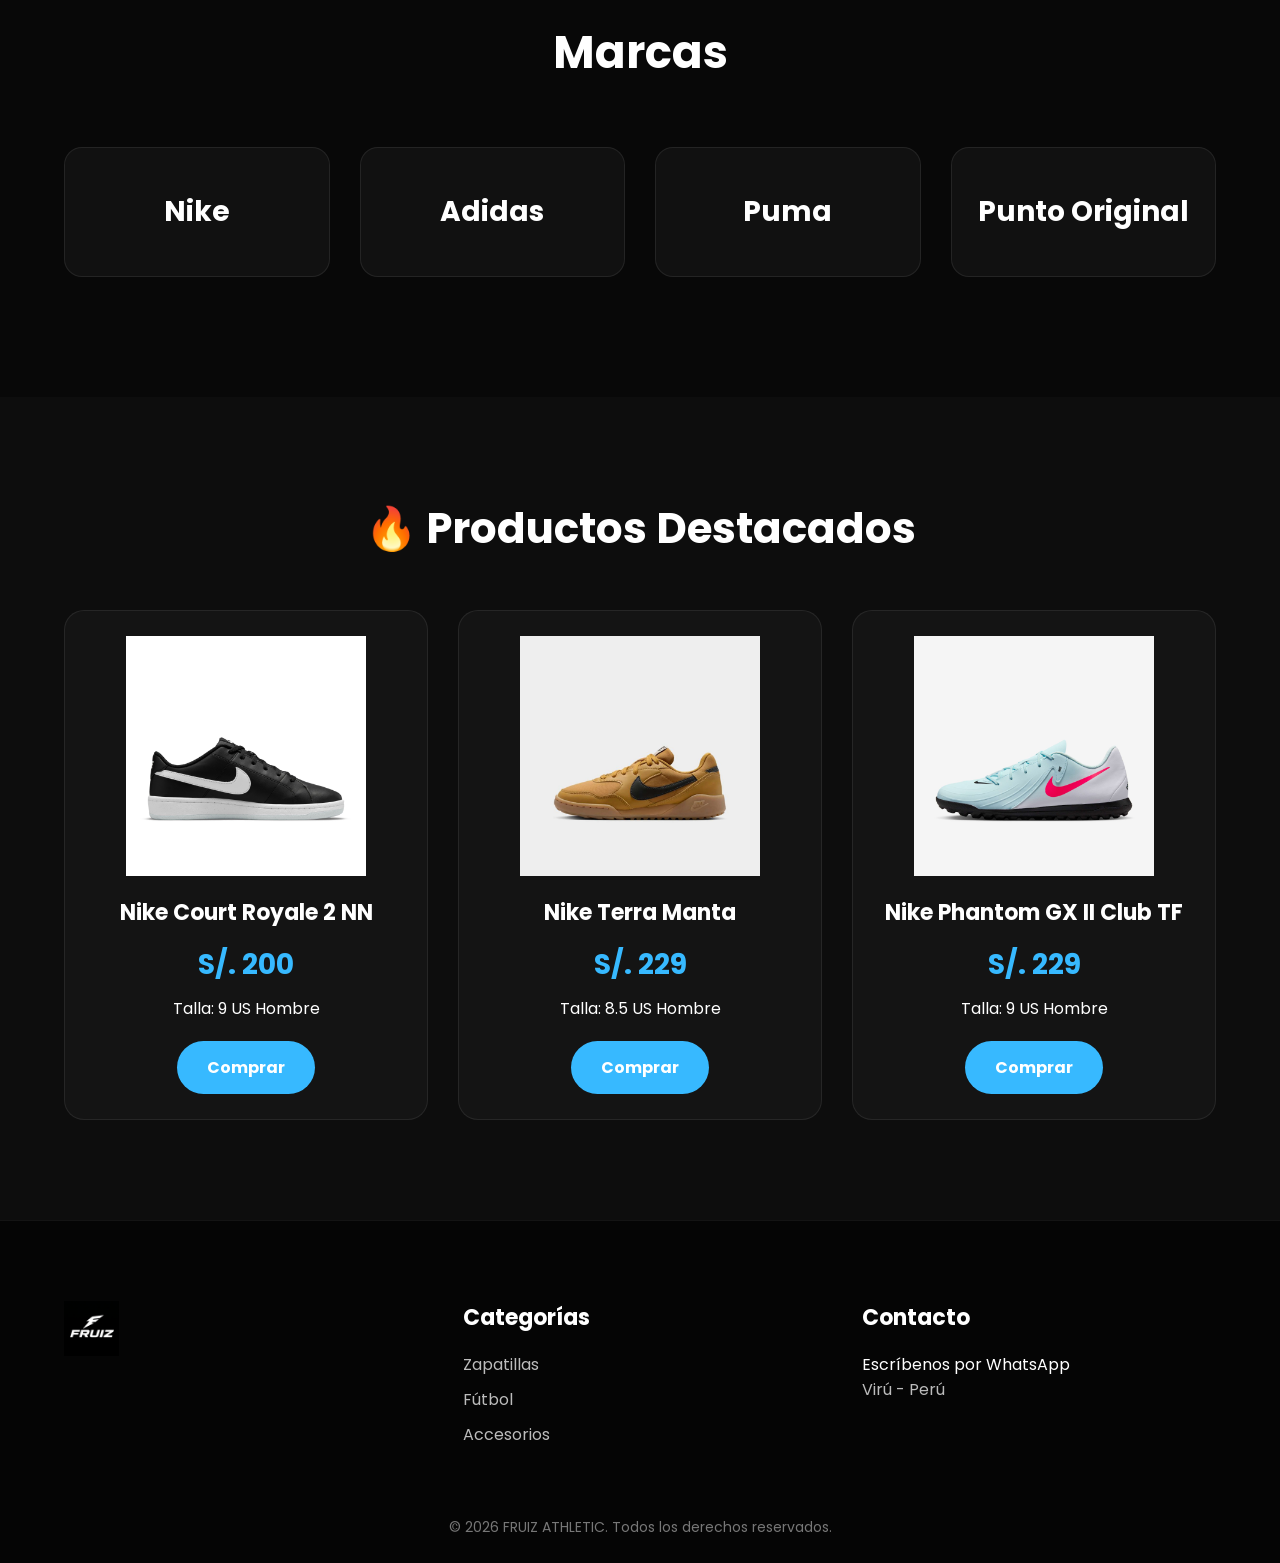
==== commit b4ac4417: "Update index.html" ====
--- a/index.html
+++ b/index.html
@@ -195,6 +195,6 @@
 </footer>
 
 <script src="script.js"></script>
-
+<script src="menu.js"></script>
 </body>
 </html>
--- a/style.css
+++ b/style.css
@@ -1113,3 +1113,105 @@
     letter-spacing:1px;
     white-space:nowrap;
 }
+/*======================================
+MENÚ PARA CELULAR
+======================================*/
+
+.menu-toggle{
+    display:none;
+    width:44px;
+    height:44px;
+    padding:10px;
+    background:transparent;
+    border:0;
+    cursor:pointer;
+    flex-direction:column;
+    align-items:center;
+    justify-content:center;
+    gap:6px;
+}
+
+.menu-toggle span{
+    width:26px;
+    height:2px;
+    display:block;
+    background:#fff;
+    border-radius:10px;
+    transition:.3s;
+}
+
+
+/* MENÚ ABIERTO */
+
+.menu-toggle.activo span:nth-child(1){
+    transform:translateY(8px) rotate(45deg);
+}
+
+.menu-toggle.activo span:nth-child(2){
+    opacity:0;
+}
+
+.menu-toggle.activo span:nth-child(3){
+    transform:translateY(-8px) rotate(-45deg);
+}
+
+
+@media(max-width:768px){
+
+    .header .container{
+        position:relative;
+    }
+
+    .menu-toggle{
+        display:flex;
+        position:relative;
+        z-index:1002;
+    }
+
+    .nav{
+        position:absolute;
+        top:75px;
+        left:50%;
+
+        width:100vw;
+        padding:20px;
+
+        display:flex;
+        flex-direction:column;
+        gap:0;
+
+        background:rgba(5,5,5,.98);
+        border-top:1px solid rgba(255,255,255,.08);
+        border-bottom:1px solid rgba(255,255,255,.08);
+
+        opacity:0;
+        visibility:hidden;
+        pointer-events:none;
+
+        transform:translate(-50%,-15px);
+        transition:.3s;
+    }
+
+    .nav.activo{
+        opacity:1;
+        visibility:visible;
+        pointer-events:auto;
+        transform:translate(-50%,0);
+    }
+
+    .nav a{
+        width:100%;
+        padding:17px 20px;
+        text-align:center;
+        border-bottom:1px solid rgba(255,255,255,.07);
+    }
+
+    .nav a:last-child{
+        border-bottom:none;
+    }
+
+    .nav a::after{
+        display:none;
+    }
+
+}
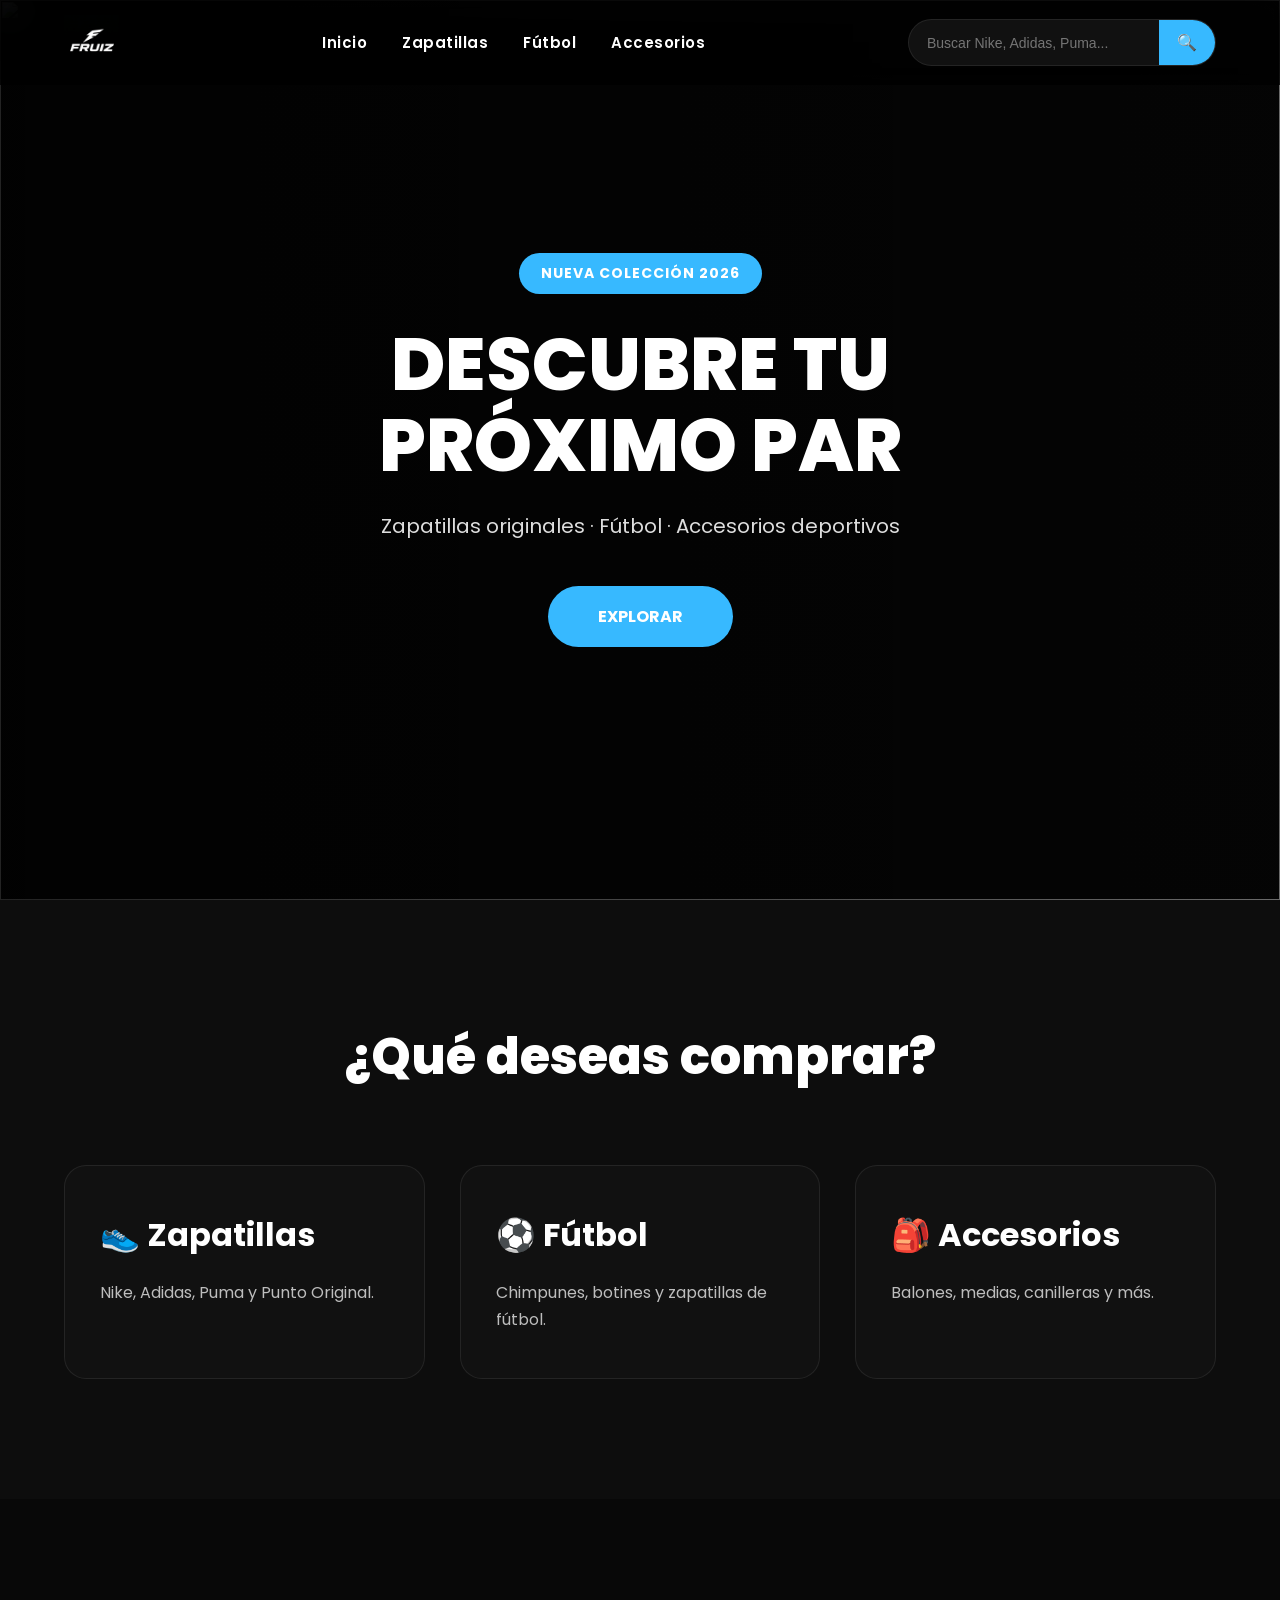
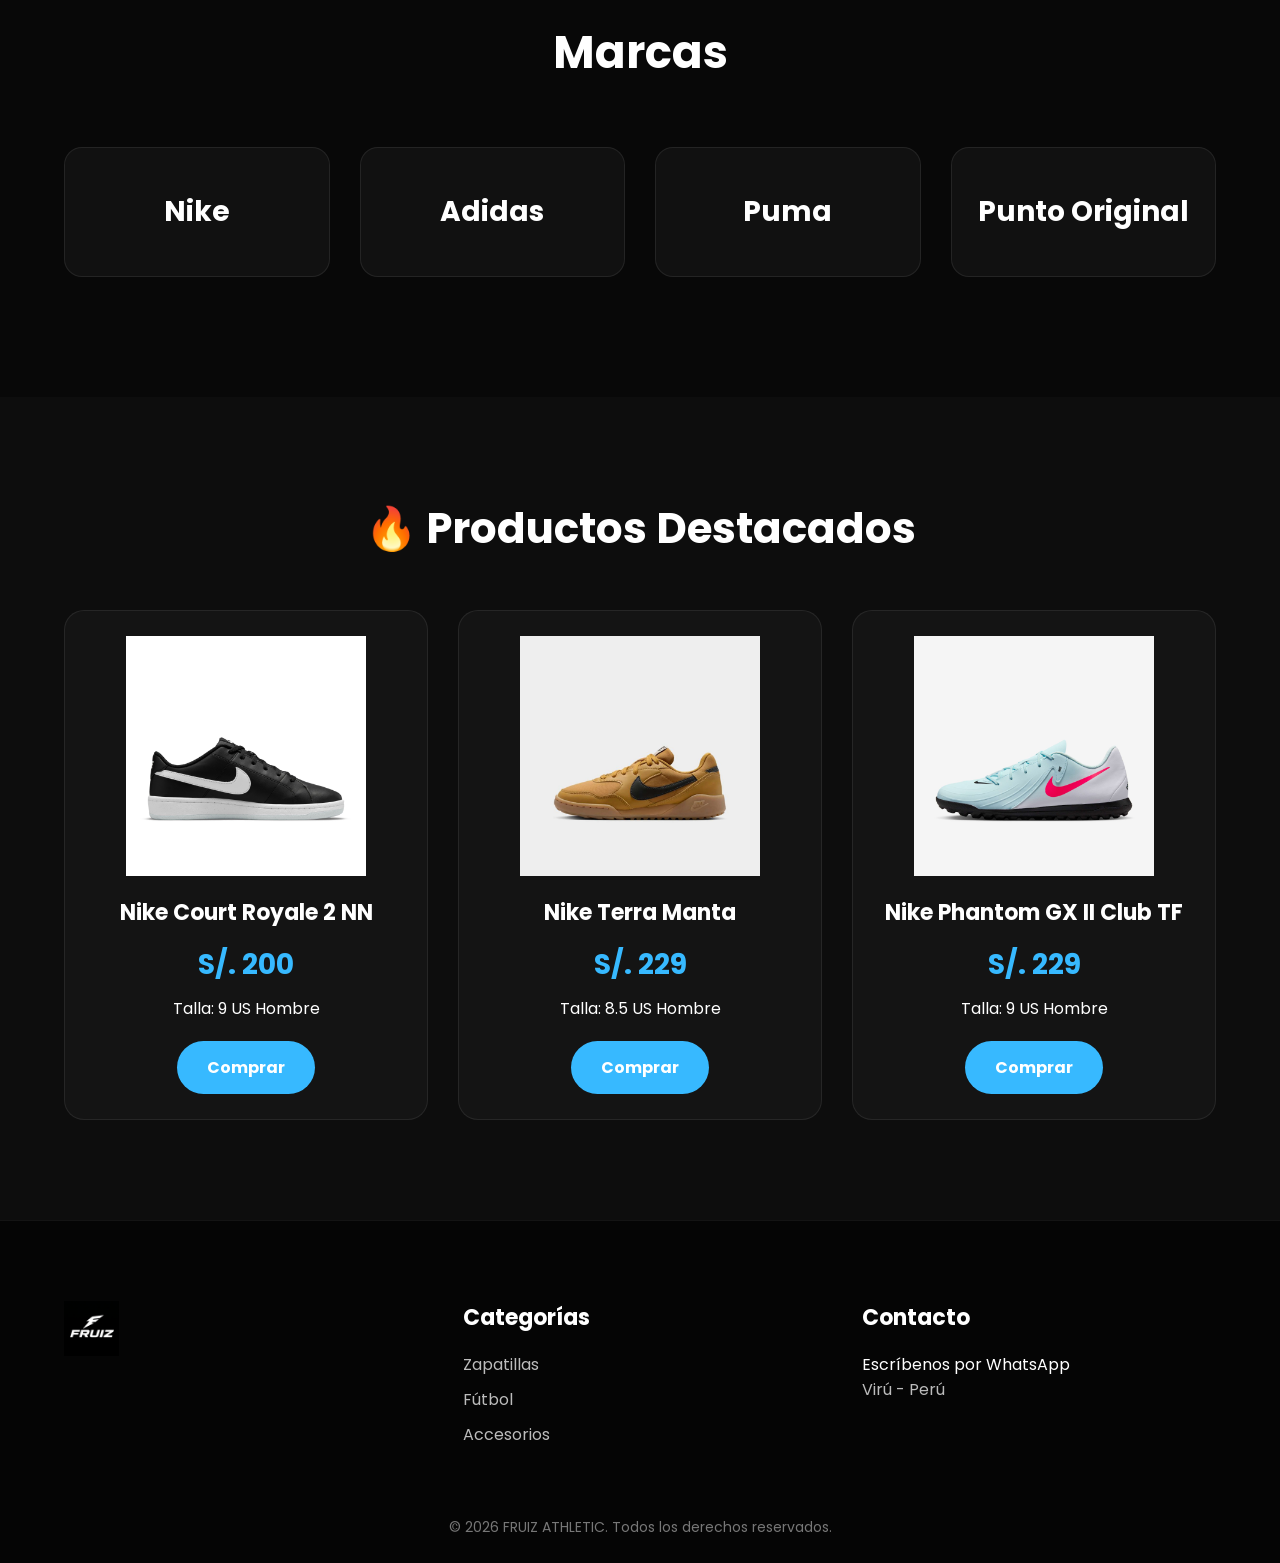
==== commit 04fed669: "Update index.html" ====
--- a/index.html
+++ b/index.html
@@ -7,7 +7,7 @@
 <link rel="preconnect" href="https://fonts.googleapis.com">
 <link rel="preconnect" href="https://fonts.gstatic.com" crossorigin>
 <link href="https://fonts.googleapis.com/css2?family=Poppins:wght@300;400;600;700;800&display=swap" rel="stylesheet">
-<link rel="stylesheet" href="style.css">
+<link rel="stylesheet" href="style.css?v=4">
 </head>
 <body>
 
--- a/style.css
+++ b/style.css
@@ -729,14 +729,7 @@
 }
 
 }
-body{
-    background:red !important;
-}
-
-h1{
-    color:yellow !important;
-    font-size:100px !important;
-}
+
 /*=============================
 PRODUCTOS DESTACADOS
 ==============================*/
@@ -1215,3 +1208,80 @@
     }
 
 }
+/*======================================
+CORRECCIÓN DE PORTADA EN CELULAR
+======================================*/
+
+body{
+    background:#080808 !important;
+}
+
+.hero-content h1{
+    color:#ffffff !important;
+    max-width:900px;
+    margin-left:auto;
+    margin-right:auto;
+    overflow-wrap:normal;
+    word-break:normal;
+}
+
+@media(max-width:768px){
+
+    .hero{
+        width:100%;
+        min-height:100svh;
+        height:auto;
+        padding:135px 18px 90px;
+        overflow:hidden;
+    }
+
+    .hero-content{
+        width:100%;
+        max-width:600px;
+        padding:0 10px;
+    }
+
+    .hero-content h1{
+        width:100%;
+        font-size:42px !important;
+        line-height:1.08;
+        color:#ffffff !important;
+        text-align:center;
+        margin:25px auto 20px;
+    }
+
+    .hero-content p{
+        width:100%;
+        max-width:360px;
+        margin:0 auto 35px;
+        padding:0 5px;
+        font-size:16px;
+        line-height:1.6;
+        text-align:center;
+    }
+
+    .tag{
+        max-width:90%;
+        padding:10px 20px;
+        font-size:12px;
+        text-align:center;
+    }
+
+    .btn{
+        padding:15px 35px;
+        font-size:15px;
+    }
+
+}
+
+@media(max-width:400px){
+
+    .hero-content h1{
+        font-size:36px !important;
+    }
+
+    .hero-content p{
+        font-size:15px;
+    }
+
+}
